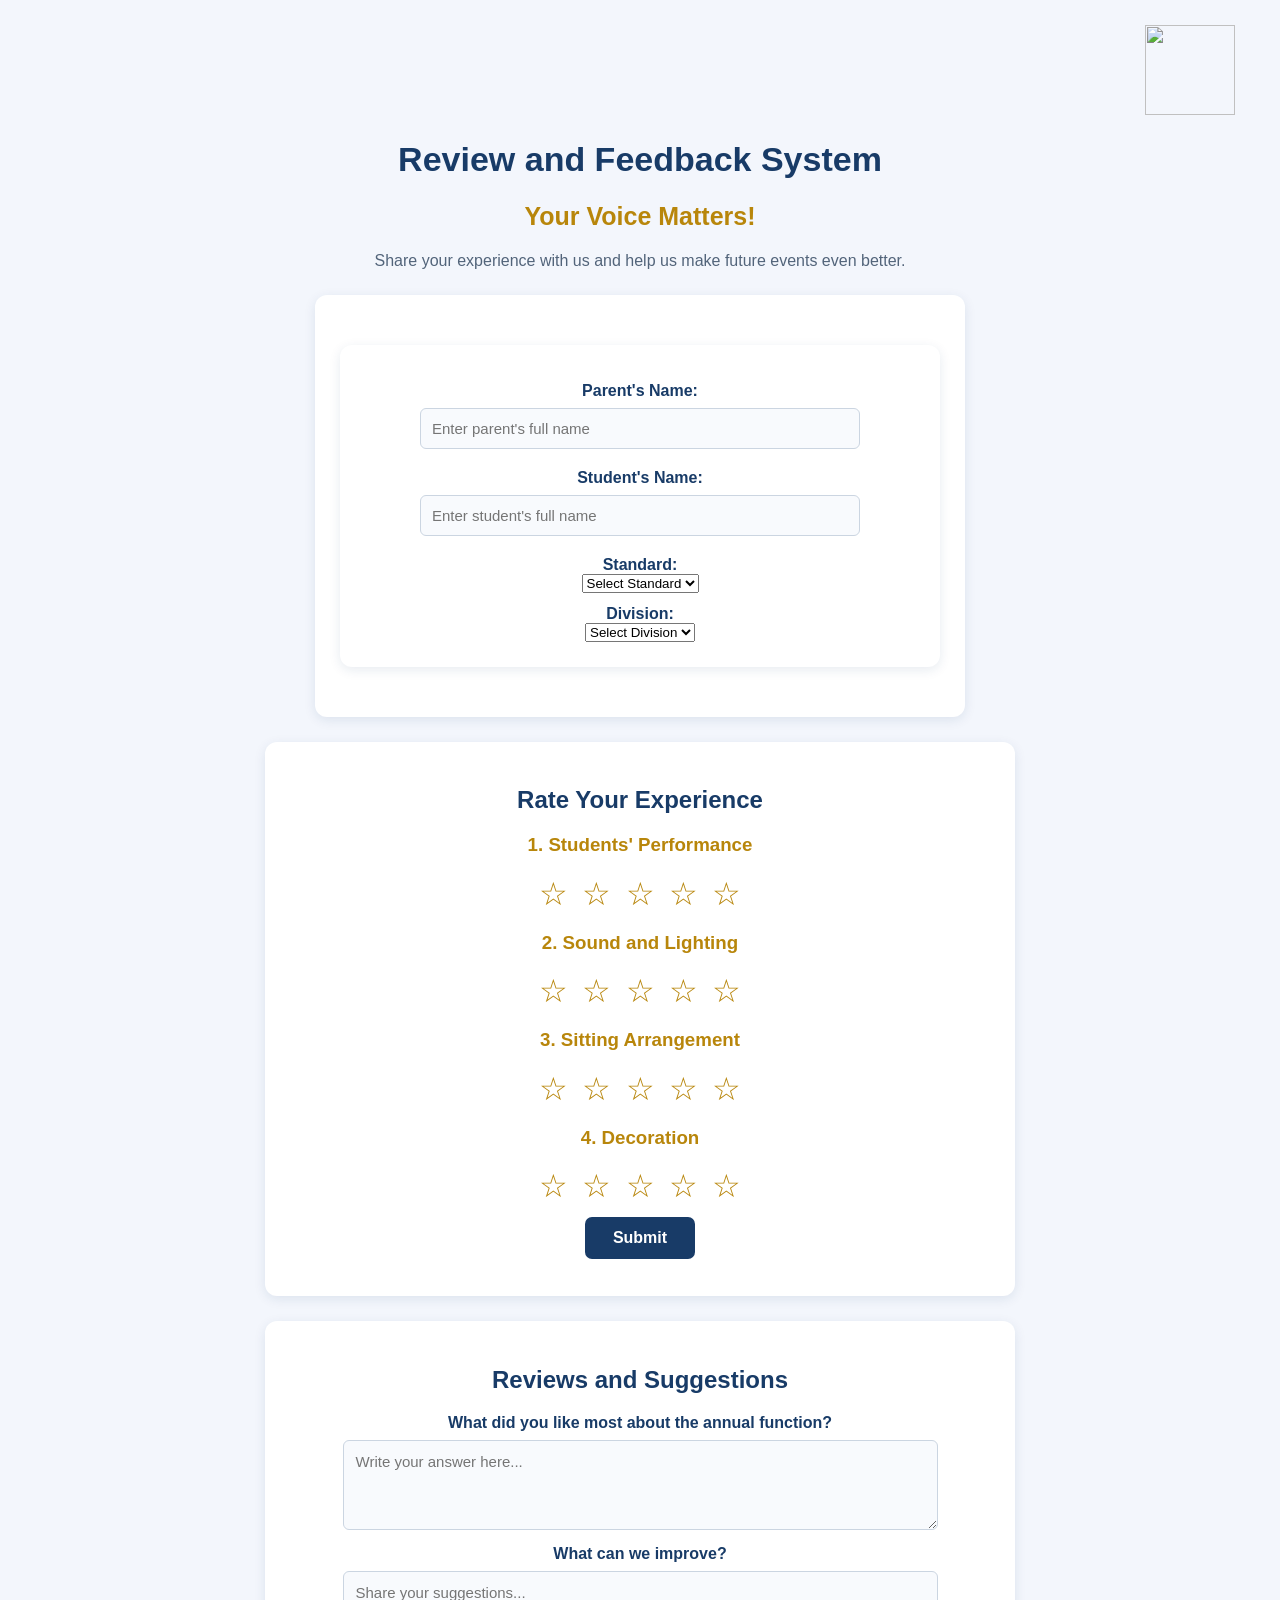
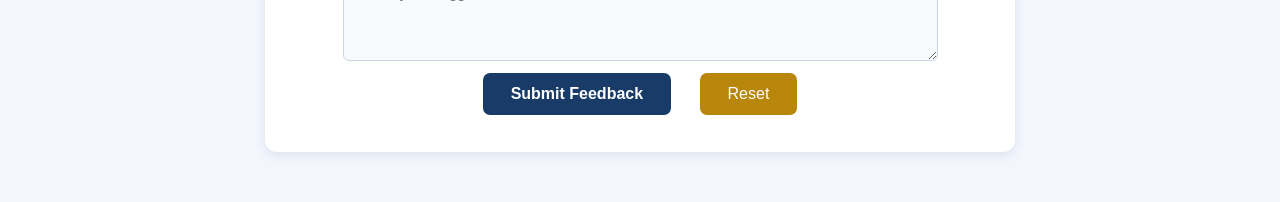
==== index.html @ c012f4e4 "Rename Index.html to index.html" ====
<html lang="en">
<head>
    <link rel="stylesheet" href="css/Style.css">
    <meta charset="UTF-8">
    <meta name="viewport" content="width=device-width, initial-scale=1.0">
    <title>Review and feedaback system</title>
</head>
<body>
 <img class="school-logo" src="https://encrypted-tbn0.gstatic.com/images?q=tbn:ANd9GcRkM5sY4LW0p5vemj52JHkyZe9iLADmkr3dTv8LCciVeA&s=10" alt="">
    <div class="welcome-text">
        <h1>Review and Feedback System</h1>
        <h2>Your Voice Matters!</h2>
        <p>Share your experience with us and help us make future events even better.</p>
    </div>
        <form action="thankyou.html" method="GET">
    <div class="personal-details" style="text-align: center;">
           <div class="personal-details" style="text-align: center;">

    <label for="parentName">Parent's Name:</label><br>
    <input type="text" id="parentName" name="parentName"
    placeholder="Enter parent's full name" required><br>
    <label for="studentName">Student's Name:</label><br>
    <input type="text" id="studentName" name="studentName"
    placeholder="Enter student's full name" required><br>
    <label for="Standard">Standard:</label><br>
    <select id="Standard" name="Standard" required>
        <option value="" disabled selected>Select Standard</option>
        <option value="Nursery">Nursery</option>
        <option value="LKG">LKG</option>
        <option value="UKG">UKG</option>
        <option value="1">1</option>
        <option value="2">2</option>
        <option value="3">3</option>
        <option value="4">4</option>
        <option value="5">5</option>
        <option value="6">6</option>
        <option value="7">7</option>
        <option value="8">8</option>
        <option value="9">9</option>
        <option value="10">10</option>
        <option value="11">11</option>
        <option value="12">12</option>
    </select><br>
    <label for="Division">Division:</label><br>
<select id="Division" name="Division" required>
    <option value="" disabled selected>Select Division</option>
</select><br>
</div>
       </div>
    <div class="ratings" style="text-align: center;">
    <h2>Rate Your Experience</h2>

    <h3>1. Students' Performance</h3>
    <div class="stars">
        <span data-value="1">☆</span>
        <span data-value="2">☆</span>
        <span data-value="3">☆</span>
        <span data-value="4">☆</span>
        <span data-value="5">☆</span>
    </div>

    <h3>2. Sound and Lighting</h3>
    <div class="stars">
        <span data-value="1">☆</span>
        <span data-value="2">☆</span>
        <span data-value="3">☆</span>
        <span data-value="4">☆</span>
        <span data-value="5">☆</span>
    </div>

    <h3>3. Sitting Arrangement</h3>
    <div class="stars">
        <span data-value="1">☆</span>
        <span data-value="2">☆</span>
        <span data-value="3">☆</span>
        <span data-value="4">☆</span>
        <span data-value="5">☆</span>
    </div>

    <h3>4. Decoration</h3>
    <div class="stars">
        <span data-value="1">☆</span>
        <span data-value="2">☆</span>
        <span data-value="3">☆</span>
        <span data-value="4">☆</span>
        <span data-value="5">☆</span><br>
        <button type="submit" class="submit-btn">Submit</button>
    </div>
    </div>
    <div class="reviews" style="text-align: center;">
    <h2>Reviews and Suggestions</h2>

    <label for="liked">What did you like most about the annual function?</label>
    <textarea id="liked" name="liked"
    placeholder="Write your answer here..."></textarea><br>
    <label for="improvement">What can we improve?</label>
    <textarea id="improvement" name="improvement"
    placeholder="Share your suggestions..."></textarea><br>
    <button type="submit" class="submit-btn">Submit Feedback</button>
    <button type="reset" class="reset-btn">Reset</button>   
</form>
</div>
<script src="script.js"></script>
</body>
</html>
---- css/Style.css ----
body{
    background-color:whitesmoke;
}
.school-logo {
    width: auto;
    height: 90px;
    display: block;
    margin-left: auto;
}

.welcome-text {
    text-align: center;
}
.submit-btn {
    background-color: #198754;
    color: white;
    padding: 10px 25px;
    border: none;
    border-radius: 6px;
    cursor: pointer;
}
.reset-btn {
    background-color: #dc3545;
    color: white;
    padding: 10px 25px;
    border: none;
    border-radius: 6px;
    cursor: pointer;
}
.star-rating span {
    font-size: 30px;
    margin: 5px;
    color: gold;
    cursor: pointer;
}
.stars span {
    font-size: 32px;
    margin: 5px;
    color: #B8860B;
    cursor: pointer;
}

/* Overall Website Design */
body {
    background-color: #F3F6FC;
    font-family: Arial, sans-serif;
    margin: 0;
    padding: 20px;
    color: #183B67;
}

/* School Logo */
.school-logo {
    width: auto;
    height: 90px;
    display: block;
    margin-left: auto;
}

/* Welcome Section */
.welcome-text {
    text-align: center;
    color: #183B67;
}

/* Submit Button */
.submit-btn {
    background-color: #183B67;
    color: white;
    padding: 10px 25px;
    border: none;
    border-radius: 6px;
    cursor: pointer;
}

/* Reset Button */
.reset-btn {
    background-color: #B8860B;
    color: white;
    padding: 10px 25px;
    border: none;
    border-radius: 6px;
    cursor: pointer;
}

/* Star Ratings */
.stars span {
    font-size: 32px;
    margin: 5px;
    color: #B8860B;
    cursor: pointer;
}

/* =================================
   1. GENERAL WEBSITE DESIGN
================================= */

body {
    background-color: #F3F6FC;
    font-family: Arial, Helvetica, sans-serif;
    color: #26364A;
    margin: 0;
    padding: 25px;
    text-align: center;
}


/* =================================
   2. SCHOOL LOGO
================================= */

.school-logo {
    width: auto;
    height: 90px;
    display: block;
    margin-left: auto;
    margin-right: 20px;
}


/* =================================
   3. WELCOME SECTION
================================= */

.welcome-text {
    text-align: center;
    margin: 25px auto;
}

.welcome-text h1 {
    color: #183B67;
    font-size: 34px;
}

.welcome-text h2 {
    color: #B8860B;
    font-size: 25px;
}

.welcome-text p {
    color: #52647A;
    font-size: 16px;
}


/* =================================
   4. SECTION HEADINGS
================================= */

h2 {
    color: #183B67;
}

h3 {
    color: #B8860B;
}


/* =================================
   5. PERSONAL DETAILS SECTION
================================= */

.personal-details {
    background-color: #FFFFFF;
    color: #183B67;
    padding: 25px;
    margin: 25px auto;
    border-radius: 12px;
    max-width: 600px;
    box-shadow: 0 3px 12px rgba(24, 59, 103, 0.10);
}

.personal-details label {
    color: #183B67;
    font-weight: bold;
    display: inline-block;
    margin-top: 12px;
}

.personal-details input {
    width: 80%;
    padding: 11px;
    margin: 8px;
    border: 1px solid #CBD5E1;
    border-radius: 6px;
    font-size: 15px;
    color: #26364A;
    background-color: #F8FAFD;
}


/* =================================
   6. RATINGS SECTION
================================= */

.ratings {
    background-color: #FFFFFF;
    color: #26364A;
    padding: 25px;
    margin: 25px auto;
    border-radius: 12px;
    max-width: 700px;
    box-shadow: 0 3px 12px rgba(24, 59, 103, 0.10);
}

.ratings h2 {
    color: #183B67;
}

.ratings h3 {
    color: #B8860B;
}

.stars span {
    font-size: 32px;
    margin: 5px;
    color: #B8860B;
    cursor: pointer;
}


/* =================================
   7. REVIEWS AND SUGGESTIONS
================================= */

.reviews {
    background-color: #FFFFFF;
    color: #26364A;
    padding: 25px;
    margin: 25px auto;
    border-radius: 12px;
    max-width: 700px;
    box-shadow: 0 3px 12px rgba(24, 59, 103, 0.10);
}

.reviews h2 {
    color: #183B67;
}

.reviews label {
    color: #183B67;
    font-weight: bold;
    display: block;
    margin: 15px 0 8px;
}

.reviews textarea {
    width: 85%;
    min-height: 90px;
    padding: 12px;
    border: 1px solid #CBD5E1;
    border-radius: 6px;
    font-family: Arial, sans-serif;
    font-size: 15px;
    color: #26364A;
    background-color: #F8FAFD;
    resize: vertical;
}


/* =================================
   8. INPUT AND TEXTAREA FOCUS
================================= */

input:focus,
textarea:focus {
    outline: none;
    border: 2px solid #183B67;
    background-color: #FFFFFF;
}


/* =================================
   9. SUBMIT BUTTON
================================= */

.submit-btn {
    background-color: #183B67;
    color: #FFFFFF;
    padding: 12px 28px;
    border: none;
    border-radius: 7px;
    font-size: 16px;
    font-weight: bold;
    cursor: pointer;
    margin: 12px;
}

.submit-btn:hover {
    background-color: #102B4D;
}


/* =================================
   10. RESET BUTTON
================================= */

.reset-btn {
    background-color: #B8860B;
    color: #FFFFFF;
    padding: 12px 28px;
    border: none;
    border-radius: 7px;
    font-size: 16px;
    cursor: pointer;
    margin: 12px;
}

.reset-btn:hover {
    background-color: #946B08;
}


/* =================================
   11. THANK YOU PAGE
================================= */

.thankyou-container {
    background-color: #FFFFFF;
    color: #26364A;
    max-width: 650px;
    margin: 100px auto;
    padding: 40px 25px;
    border-radius: 14px;
    box-shadow: 0 4px 15px rgba(24, 59, 103, 0.12);
    text-align: center;
}

.thankyou-container h1 {
    color: #183B67;
    font-size: 36px;
}

.thankyou-container h2 {
    color: #B8860B;
}

.thankyou-container p {
    color: #52647A;
    font-size: 16px;
}
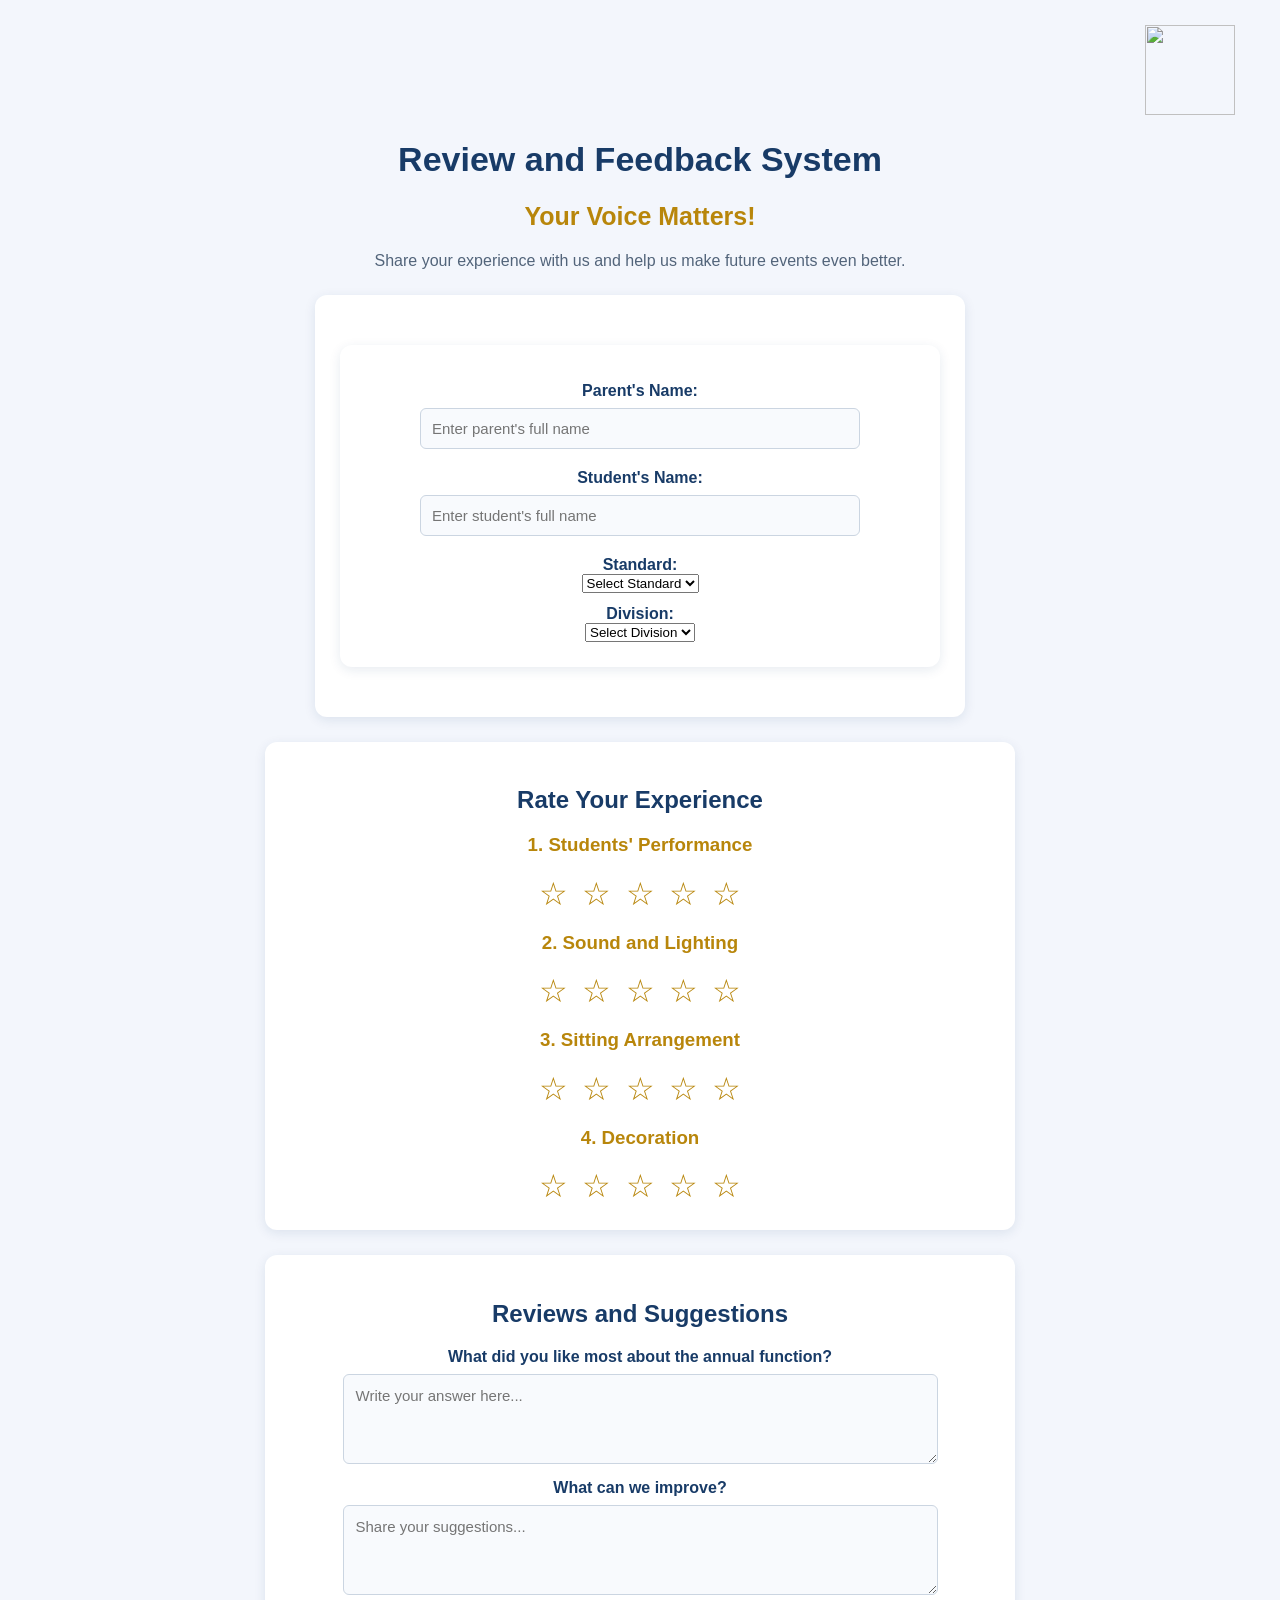
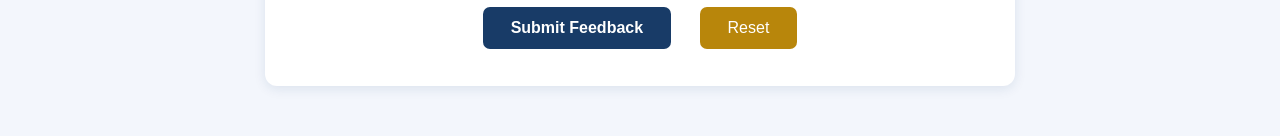
==== commit f2724709: "Update index.html" ====
--- a/index.html
+++ b/index.html
@@ -84,7 +84,6 @@
         <span data-value="3">☆</span>
         <span data-value="4">☆</span>
         <span data-value="5">☆</span><br>
-        <button type="submit" class="submit-btn">Submit</button>
     </div>
     </div>
     <div class="reviews" style="text-align: center;">
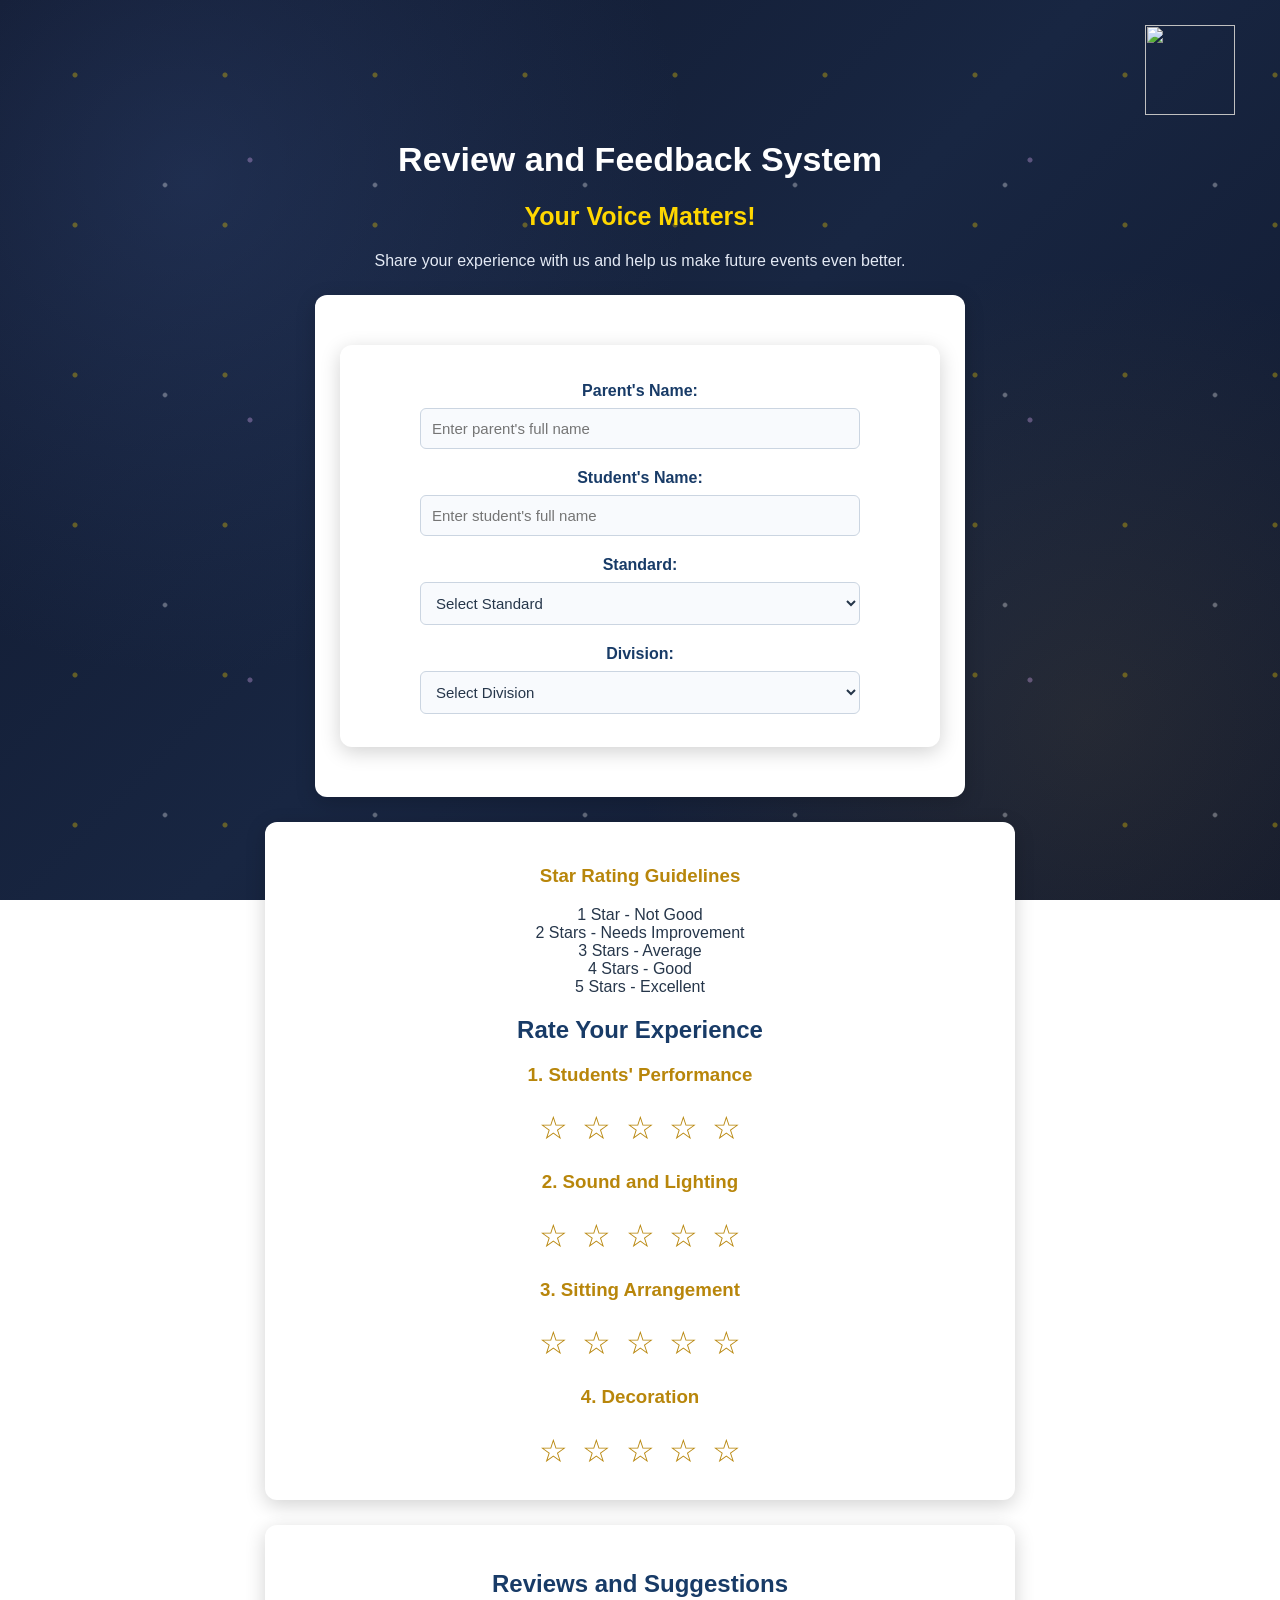
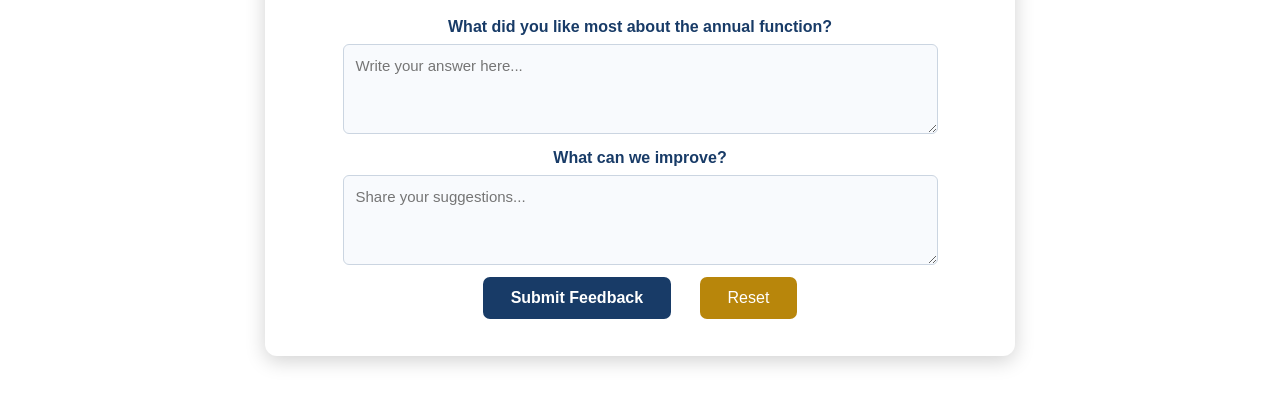
==== commit 1bfba9dc: "Update index.html" ====
--- a/index.html
+++ b/index.html
@@ -23,24 +23,25 @@
     <input type="text" id="studentName" name="studentName"
     placeholder="Enter student's full name" required><br>
     <label for="Standard">Standard:</label><br>
-    <select id="Standard" name="Standard" required>
-        <option value="" disabled selected>Select Standard</option>
-        <option value="Nursery">Nursery</option>
-        <option value="LKG">LKG</option>
-        <option value="UKG">UKG</option>
-        <option value="1">1</option>
-        <option value="2">2</option>
-        <option value="3">3</option>
-        <option value="4">4</option>
-        <option value="5">5</option>
-        <option value="6">6</option>
-        <option value="7">7</option>
-        <option value="8">8</option>
-        <option value="9">9</option>
-        <option value="10">10</option>
-        <option value="11">11</option>
-        <option value="12">12</option>
-    </select><br>
+    
+<select id="Standard" name="Standard" required>
+    <option value="" disabled selected>Select Standard</option>
+    <option value="Nursery">Nursery</option>
+    <option value="Jr. KG">Jr. KG</option>
+    <option value="Sr. KG">Sr. KG</option>
+    <option value="1">1</option>
+    <option value="2">2</option>
+    <option value="3">3</option>
+    <option value="4">4</option>
+    <option value="5">5</option>
+    <option value="6">6</option>
+    <option value="7">7</option>
+    <option value="8">8</option>
+    <option value="9">9</option>
+    <option value="10">10</option>
+    <option value="11">11</option>
+    <option value="12">12</option>
+</select><br>
     <label for="Division">Division:</label><br>
 <select id="Division" name="Division" required>
     <option value="" disabled selected>Select Division</option>
@@ -48,6 +49,16 @@
 </div>
        </div>
     <div class="ratings" style="text-align: center;">
+
+<h3>Star Rating Guidelines</h3>
+<p>
+    1 Star - Not Good<br>
+    2 Stars - Needs Improvement<br>
+    3 Stars - Average<br>
+    4 Stars - Good<br>
+    5 Stars - Excellent
+</p>
+
     <h2>Rate Your Experience</h2>
 
     <h3>1. Students' Performance</h3>
--- a/css/Style.css
+++ b/css/Style.css
@@ -1,114 +1,71 @@
-body{
-    background-color:whitesmoke;
-}
-.school-logo {
-    width: auto;
-    height: 90px;
-    display: block;
-    margin-left: auto;
-}
-
-.welcome-text {
-    text-align: center;
-}
-.submit-btn {
-    background-color: #198754;
-    color: white;
-    padding: 10px 25px;
-    border: none;
-    border-radius: 6px;
-    cursor: pointer;
-}
-.reset-btn {
-    background-color: #dc3545;
-    color: white;
-    padding: 10px 25px;
-    border: none;
-    border-radius: 6px;
-    cursor: pointer;
-}
-.star-rating span {
-    font-size: 30px;
-    margin: 5px;
-    color: gold;
-    cursor: pointer;
-}
-.stars span {
-    font-size: 32px;
-    margin: 5px;
-    color: #B8860B;
-    cursor: pointer;
-}
-
-/* Overall Website Design */
+
+/* =================================
+   1. GENERAL WEBSITE DESIGN
+================================= */
 body {
-    background-color: #F3F6FC;
-    font-family: Arial, sans-serif;
-    margin: 0;
-    padding: 20px;
-    color: #183B67;
-}
-
-/* School Logo */
-.school-logo {
-    width: auto;
-    height: 90px;
-    display: block;
-    margin-left: auto;
-}
-
-/* Welcome Section */
-.welcome-text {
-    text-align: center;
-    color: #183B67;
-}
-
-/* Submit Button */
-.submit-btn {
-    background-color: #183B67;
-    color: white;
-    padding: 10px 25px;
-    border: none;
-    border-radius: 6px;
-    cursor: pointer;
-}
-
-/* Reset Button */
-.reset-btn {
-    background-color: #B8860B;
-    color: white;
-    padding: 10px 25px;
-    border: none;
-    border-radius: 6px;
-    cursor: pointer;
-}
-
-/* Star Ratings */
-.stars span {
-    font-size: 32px;
-    margin: 5px;
-    color: #B8860B;
-    cursor: pointer;
-}
-
-/* =================================
-   1. GENERAL WEBSITE DESIGN
-================================= */
-
-body {
-    background-color: #F3F6FC;
+    background: linear-gradient(
+        135deg,
+        #101b3d,
+        #29245c,
+        #172c50,
+        #101b3d
+    );
+    background-size: 300% 300%;
+    animation: backgroundMove 18s ease infinite;
+
     font-family: Arial, Helvetica, sans-serif;
     color: #26364A;
     margin: 0;
     padding: 25px;
     text-align: center;
-}
-
-
-/* =================================
-   2. SCHOOL LOGO
-================================= */
-
+    position: relative;
+    overflow-x: hidden;
+}
+
+/* Animated gradient */
+@keyframes backgroundMove {
+    0% { background-position: 0% 50%; }
+    50% { background-position: 100% 50%; }
+    100% { background-position: 0% 50%; }
+}
+
+/* =================================
+   2. FLOATING FESTIVE PARTICLES
+================================= */
+body::before,
+body::after {
+    content: "";
+    position: fixed;
+    inset: 0;
+    pointer-events: none;
+    z-index: -1;
+    background-image:
+        radial-gradient(circle, #FFD700 2px, transparent 3px),
+        radial-gradient(circle, #FFFFFF 1.5px, transparent 3px),
+        radial-gradient(circle, #E7B9FF 2px, transparent 3px);
+    background-size: 150px 150px, 210px 210px, 260px 260px;
+    background-position: 0 0, 60px 80px, 120px 30px;
+    animation: particlesFloat 22s linear infinite;
+}
+
+body::after {
+    opacity: 0.45;
+    animation-duration: 32s;
+    animation-direction: reverse;
+}
+
+@keyframes particlesFloat {
+    from {
+        background-position: 0 0, 60px 80px, 120px 30px;
+    }
+    to {
+        background-position: 0 -450px, 60px -550px, 120px -350px;
+    }
+}
+
+/* =================================
+   3. SCHOOL LOGO
+================================= */
 .school-logo {
     width: auto;
     height: 90px;
@@ -117,36 +74,33 @@
     margin-right: 20px;
 }
 
-
-/* =================================
-   3. WELCOME SECTION
-================================= */
-
+/* =================================
+   4. WELCOME SECTION
+================================= */
 .welcome-text {
     text-align: center;
     margin: 25px auto;
+    color: #FFFFFF;
 }
 
 .welcome-text h1 {
-    color: #183B67;
+    color: #FFFFFF;
     font-size: 34px;
 }
 
 .welcome-text h2 {
-    color: #B8860B;
+    color: #FFD700;
     font-size: 25px;
 }
 
 .welcome-text p {
-    color: #52647A;
+    color: #E4EAF5;
     font-size: 16px;
 }
 
-
-/* =================================
-   4. SECTION HEADINGS
-================================= */
-
+/* =================================
+   5. SECTION HEADINGS
+================================= */
 h2 {
     color: #183B67;
 }
@@ -155,11 +109,9 @@
     color: #B8860B;
 }
 
-
-/* =================================
-   5. PERSONAL DETAILS SECTION
-================================= */
-
+/* =================================
+   6. PERSONAL DETAILS SECTION
+================================= */
 .personal-details {
     background-color: #FFFFFF;
     color: #183B67;
@@ -167,7 +119,13 @@
     margin: 25px auto;
     border-radius: 12px;
     max-width: 600px;
-    box-shadow: 0 3px 12px rgba(24, 59, 103, 0.10);
+    box-shadow: 0 5px 20px rgba(0, 0, 0, 0.18);
+    transition: transform 0.3s ease, box-shadow 0.3s ease;
+}
+
+.personal-details:hover {
+    transform: translateY(-3px);
+    box-shadow: 0 9px 25px rgba(0, 0, 0, 0.22);
 }
 
 .personal-details label {
@@ -177,7 +135,8 @@
     margin-top: 12px;
 }
 
-.personal-details input {
+.personal-details input,
+.personal-details select {
     width: 80%;
     padding: 11px;
     margin: 8px;
@@ -188,11 +147,9 @@
     background-color: #F8FAFD;
 }
 
-
-/* =================================
-   6. RATINGS SECTION
-================================= */
-
+/* =================================
+   7. RATINGS SECTION
+================================= */
 .ratings {
     background-color: #FFFFFF;
     color: #26364A;
@@ -200,7 +157,7 @@
     margin: 25px auto;
     border-radius: 12px;
     max-width: 700px;
-    box-shadow: 0 3px 12px rgba(24, 59, 103, 0.10);
+    box-shadow: 0 5px 20px rgba(0, 0, 0, 0.18);
 }
 
 .ratings h2 {
@@ -211,18 +168,23 @@
     color: #B8860B;
 }
 
+/* Star ratings */
 .stars span {
     font-size: 32px;
     margin: 5px;
     color: #B8860B;
     cursor: pointer;
-}
-
-
-/* =================================
-   7. REVIEWS AND SUGGESTIONS
-================================= */
-
+    display: inline-block;
+    transition: transform 0.2s ease, color 0.2s ease;
+}
+
+.stars span:hover {
+    transform: scale(1.25);
+}
+
+/* =================================
+   8. REVIEWS AND SUGGESTIONS
+================================= */
 .reviews {
     background-color: #FFFFFF;
     color: #26364A;
@@ -230,7 +192,7 @@
     margin: 25px auto;
     border-radius: 12px;
     max-width: 700px;
-    box-shadow: 0 3px 12px rgba(24, 59, 103, 0.10);
+    box-shadow: 0 5px 20px rgba(0, 0, 0, 0.18);
 }
 
 .reviews h2 {
@@ -257,23 +219,21 @@
     resize: vertical;
 }
 
-
-/* =================================
-   8. INPUT AND TEXTAREA FOCUS
-================================= */
-
+/* =================================
+   9. INPUT FOCUS EFFECT
+================================= */
 input:focus,
+select:focus,
 textarea:focus {
     outline: none;
-    border: 2px solid #183B67;
-    background-color: #FFFFFF;
-}
-
-
-/* =================================
-   9. SUBMIT BUTTON
-================================= */
-
+    border: 2px solid #B8860B;
+    background-color: #FFFFFF;
+    box-shadow: 0 0 8px rgba(184, 134, 11, 0.2);
+}
+
+/* =================================
+   10. SUBMIT BUTTON
+================================= */
 .submit-btn {
     background-color: #183B67;
     color: #FFFFFF;
@@ -284,17 +244,17 @@
     font-weight: bold;
     cursor: pointer;
     margin: 12px;
+    transition: all 0.25s ease;
 }
 
 .submit-btn:hover {
-    background-color: #102B4D;
-}
-
-
-/* =================================
-   10. RESET BUTTON
-================================= */
-
+    background-color: #B8860B;
+    transform: translateY(-3px);
+}
+
+/* =================================
+   11. RESET BUTTON
+================================= */
 .reset-btn {
     background-color: #B8860B;
     color: #FFFFFF;
@@ -304,17 +264,17 @@
     font-size: 16px;
     cursor: pointer;
     margin: 12px;
+    transition: all 0.25s ease;
 }
 
 .reset-btn:hover {
     background-color: #946B08;
-}
-
-
-/* =================================
-   11. THANK YOU PAGE
-================================= */
-
+    transform: translateY(-3px);
+}
+
+/* =================================
+   12. THANK YOU PAGE
+================================= */
 .thankyou-container {
     background-color: #FFFFFF;
     color: #26364A;
@@ -322,7 +282,7 @@
     margin: 100px auto;
     padding: 40px 25px;
     border-radius: 14px;
-    box-shadow: 0 4px 15px rgba(24, 59, 103, 0.12);
+    box-shadow: 0 4px 15px rgba(0, 0, 0, 0.18);
     text-align: center;
 }
 
@@ -339,3 +299,49 @@
     color: #52647A;
     font-size: 16px;
 }
+
+/* Respect reduced-motion preferences */
+@media (prefers-reduced-motion: reduce) {
+    body,
+    body::before,
+    body::after {
+        animation: none;
+    }
+
+    * {
+        transition: none !important;
+    }
+}
+
+/* =================================
+   PROFESSIONAL BACKGROUND UPGRADE
+================================= */
+
+body {
+    background:
+        radial-gradient(
+            circle at 15% 20%,
+            rgba(54, 78, 130, 0.35),
+            transparent 38%
+        ),
+        radial-gradient(
+            circle at 85% 80%,
+            rgba(151, 119, 55, 0.14),
+            transparent 35%
+        ),
+        linear-gradient(
+            135deg,
+            #10182d,
+            #182642,
+            #10182d
+        );
+
+    background-attachment: fixed;
+}
+
+/* Make existing decorative particles more subtle */
+body::before,
+body::after {
+    opacity: 0.18;
+}
+
